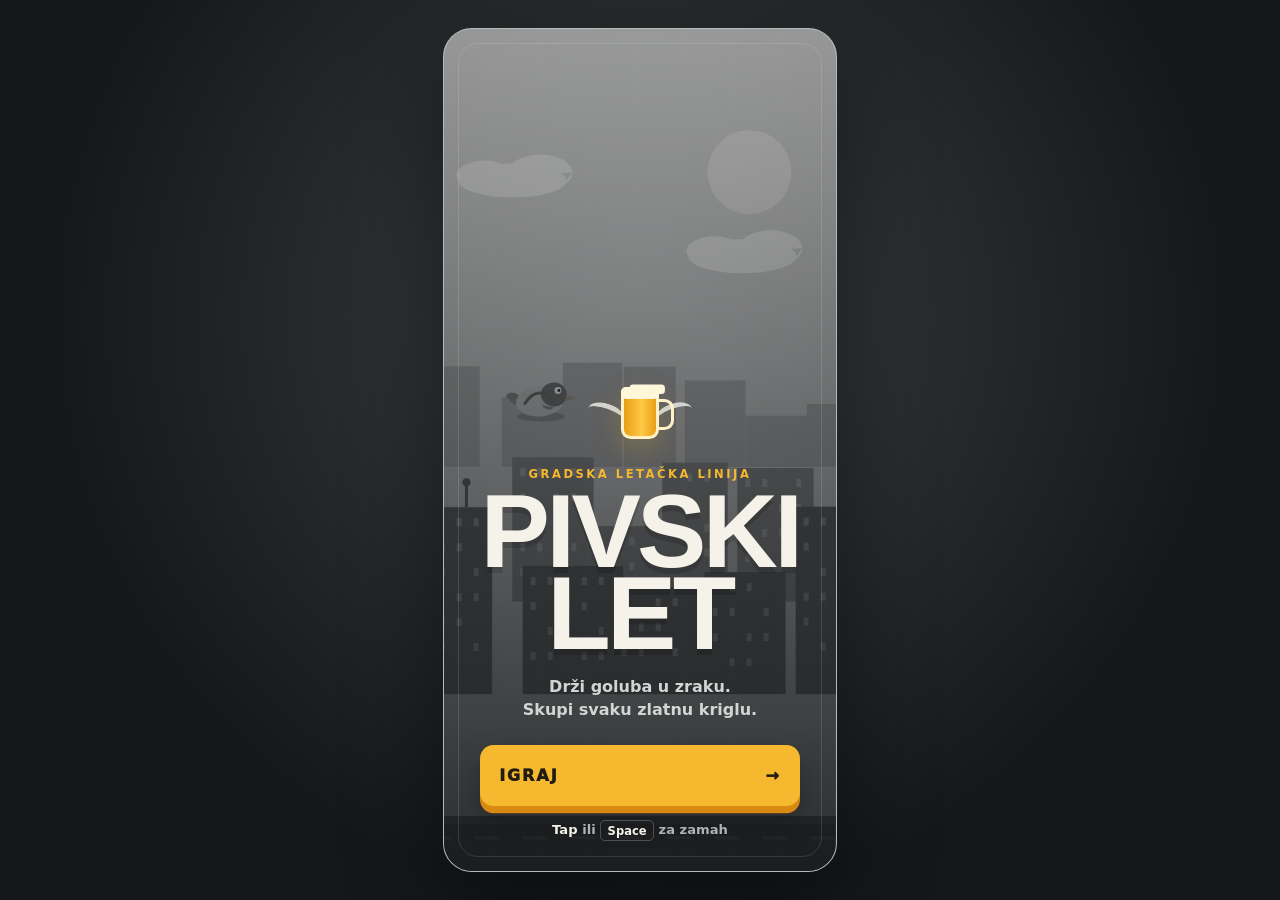
==== index.html @ 67446e38 "Initial project baseline" ====
<!doctype html>
<html lang="hr">
  <head>
    <meta charset="UTF-8" />
    <meta name="viewport" content="width=device-width, initial-scale=1, viewport-fit=cover, maximum-scale=1, user-scalable=no" />
    <meta name="theme-color" content="#25282b" />
    <meta
      name="description"
      content="Pivski let — mala mobile-first endless flyer igra o golubu koji skuplja pive iznad grada."
    />
    <link
      rel="icon"
      type="image/svg+xml"
      href="data:image/svg+xml,%3Csvg xmlns='http://www.w3.org/2000/svg' viewBox='0 0 64 64'%3E%3Crect width='64' height='64' rx='14' fill='%2325282b'/%3E%3Cpath d='M18 15h25v34H18z' fill='%23f5b82e'/%3E%3Cpath d='M43 23h7v18h-7' fill='none' stroke='%23f5b82e' stroke-width='6'/%3E%3Cpath d='M18 15h25v8H18z' fill='%23fff4c4'/%3E%3C/svg%3E"
    />
    <title>Pivski let</title>
    <link rel="stylesheet" href="./styles/style.css" />
  </head>
  <body>
    <main class="game-shell" aria-label="Pivski let — endless flyer igra">
      <canvas id="game-canvas" aria-label="Prostor igre"></canvas>

      <section id="hud" class="hud" aria-label="Rezultat igre" hidden>
        <div class="hud-score">
          <span>REZULTAT</span>
          <strong id="score-value">0</strong>
        </div>
        <div class="hud-pill" aria-label="Skupljene pive">
          <span class="beer-dot" aria-hidden="true"></span>
          <strong id="beer-value">0</strong>
        </div>
        <div class="hud-pill hud-distance" aria-label="Prijeđena udaljenost">
          <strong id="distance-value">0 m</strong>
        </div>
      </section>

      <section id="start-screen" class="screen screen-start">
        <div class="brand-mark" aria-hidden="true">
          <span class="wing wing-left"></span>
          <span class="mug"><span></span></span>
          <span class="wing wing-right"></span>
        </div>
        <p class="eyebrow">GRADSKA LETAČKA LINIJA</p>
        <h1>PIVSKI<br />LET</h1>
        <p class="screen-copy">Drži goluba u zraku.<br />Skupi svaku zlatnu kriglu.</p>
        <button id="play-button" class="primary-button" type="button">
          <span>IGRAJ</span>
          <span aria-hidden="true">→</span>
        </button>
        <p class="control-hint"><span>Tap</span> ili <kbd>Space</kbd> za zamah</p>
      </section>

      <section id="game-over-screen" class="screen screen-over" hidden>
        <p class="eyebrow">LET JE ZAVRŠEN</p>
        <h2>KRAJ<br />RUNDE</h2>
        <div class="results" aria-label="Rezultati runde">
          <div class="result-main">
            <span>REZULTAT</span>
            <strong id="final-score">0</strong>
          </div>
          <div>
            <span>UDALJENOST</span>
            <strong id="final-distance">0 m</strong>
          </div>
          <div>
            <span>PIVE</span>
            <strong id="final-beers">0</strong>
          </div>
        </div>
        <button id="replay-button" class="primary-button" type="button">
          <span>PONOVNO</span>
          <span aria-hidden="true">↻</span>
        </button>
      </section>

      <div id="touch-prompt" class="touch-prompt" hidden aria-hidden="true">
        TAPNI ZA ZAMAH
      </div>
    </main>

    <script type="module" src="./src/main.js"></script>
  </body>
</html>
---- styles/style.css ----
:root {
  color-scheme: dark;
  font-family: Inter, ui-sans-serif, system-ui, -apple-system, BlinkMacSystemFont, "Segoe UI", sans-serif;
  --ink: #f5f2e9;
  --muted: #aeb3b4;
  --charcoal: #25282b;
  --panel: rgba(26, 28, 30, 0.82);
  --gold: #f5b82e;
  --gold-deep: #d88912;
}

* {
  box-sizing: border-box;
  -webkit-tap-highlight-color: transparent;
}

html,
body {
  width: 100%;
  height: 100%;
  margin: 0;
  overflow: hidden;
  overscroll-behavior: none;
  background: #151719;
}

body {
  display: grid;
  place-items: center;
  touch-action: none;
  user-select: none;
  -webkit-user-select: none;
}

button {
  font: inherit;
}

.game-shell {
  position: relative;
  isolation: isolate;
  width: 100vw;
  height: 100vh;
  height: 100svh;
  overflow: hidden;
  background: #abb0b1;
}

#game-canvas {
  display: block;
  width: 100%;
  height: 100%;
  touch-action: none;
}

.hud {
  position: absolute;
  z-index: 5;
  top: max(1rem, env(safe-area-inset-top));
  left: 1rem;
  right: 1rem;
  display: grid;
  grid-template-columns: 1fr auto auto;
  align-items: start;
  gap: 0.5rem;
  pointer-events: none;
}

.hud[hidden],
.screen[hidden],
.touch-prompt[hidden] {
  display: none;
}

.hud-score,
.hud-pill {
  min-height: 3.25rem;
  border: 1px solid rgba(255, 255, 255, 0.14);
  border-radius: 0.9rem;
  background: rgba(30, 32, 34, 0.78);
  box-shadow: 0 0.35rem 1rem rgba(0, 0, 0, 0.16);
  backdrop-filter: blur(8px);
}

.hud-score {
  display: flex;
  flex-direction: column;
  justify-content: center;
  min-width: 7.5rem;
  padding: 0.48rem 0.72rem;
}

.hud-score span,
.results span {
  color: var(--muted);
  font-size: 0.67rem;
  font-weight: 800;
  letter-spacing: 0.12em;
}

.hud-score strong {
  color: var(--ink);
  font-size: 1.35rem;
  font-variant-numeric: tabular-nums;
  line-height: 1;
}

.hud-pill {
  display: flex;
  align-items: center;
  justify-content: center;
  gap: 0.42rem;
  min-width: 3.65rem;
  padding: 0 0.7rem;
  color: var(--ink);
  font-size: 1rem;
  font-variant-numeric: tabular-nums;
}

.beer-dot {
  position: relative;
  width: 0.9rem;
  height: 1.15rem;
  border: 2px solid #fff0bd;
  border-radius: 0.15rem 0.15rem 0.28rem 0.28rem;
  background: var(--gold);
}

.beer-dot::after {
  content: "";
  position: absolute;
  top: 0.15rem;
  right: -0.42rem;
  width: 0.32rem;
  height: 0.56rem;
  border: 2px solid #fff0bd;
  border-left: 0;
  border-radius: 0 0.25rem 0.25rem 0;
}

.screen {
  position: absolute;
  z-index: 10;
  inset: 0;
  display: flex;
  flex-direction: column;
  align-items: center;
  justify-content: center;
  padding: max(2rem, env(safe-area-inset-top)) 1.5rem max(2rem, env(safe-area-inset-bottom));
  color: var(--ink);
  text-align: center;
  background:
    linear-gradient(180deg, rgba(24, 26, 28, 0.2), rgba(24, 26, 28, 0.78)),
    repeating-linear-gradient(90deg, transparent 0 46px, rgba(255, 255, 255, 0.022) 47px 48px);
  backdrop-filter: grayscale(0.8) contrast(1.04);
}

.screen::before {
  content: "";
  position: absolute;
  inset: 0.85rem;
  z-index: -1;
  border: 1px solid rgba(255, 255, 255, 0.13);
  border-radius: 1.25rem;
  pointer-events: none;
}

.screen-start {
  justify-content: flex-end;
  padding-bottom: max(2.1rem, calc(env(safe-area-inset-bottom) + 1.25rem));
}

.brand-mark {
  position: relative;
  display: flex;
  align-items: center;
  justify-content: center;
  width: 7.2rem;
  height: 4.5rem;
  margin-bottom: 1.1rem;
}

.mug {
  position: relative;
  z-index: 2;
  width: 2.5rem;
  height: 3.25rem;
  border: 0.24rem solid #fff1c8;
  border-radius: 0.35rem 0.35rem 0.6rem 0.6rem;
  background: linear-gradient(90deg, #e99f16, #ffc846 55%, #e99f16);
  box-shadow: 0 0.7rem 1.8rem rgba(245, 184, 46, 0.22);
}

.mug::before {
  content: "";
  position: absolute;
  top: -0.2rem;
  left: -0.18rem;
  width: 2.35rem;
  height: 0.72rem;
  border-radius: 0.3rem;
  background: #fff7da;
  box-shadow: 0.45rem -0.23rem 0 -0.08rem #fff7da;
}

.mug::after {
  content: "";
  position: absolute;
  top: 0.54rem;
  right: -1.12rem;
  width: 0.8rem;
  height: 1.55rem;
  border: 0.24rem solid #fff1c8;
  border-left: 0;
  border-radius: 0 0.6rem 0.6rem 0;
}

.wing {
  width: 2.6rem;
  height: 1.45rem;
  border-top: 0.32rem solid #d3d5d2;
  border-radius: 50%;
}

.wing-left {
  transform: rotate(20deg) translateX(0.3rem);
}

.wing-right {
  transform: rotate(-20deg) translateX(-0.3rem);
}

.eyebrow {
  margin: 0 0 0.65rem;
  color: var(--gold);
  font-size: 0.72rem;
  font-weight: 900;
  letter-spacing: 0.22em;
}

h1,
h2 {
  margin: 0;
  color: var(--ink);
  font-family: Impact, Haettenschweiler, "Arial Narrow Bold", sans-serif;
  font-size: clamp(4.2rem, 22vw, 6.5rem);
  font-weight: 900;
  letter-spacing: -0.035em;
  line-height: 0.78;
  text-shadow: 0 0.35rem 0 rgba(0, 0, 0, 0.15);
}

.screen-copy {
  margin: 1.35rem 0 1.45rem;
  color: #d2d5d4;
  font-size: 1rem;
  font-weight: 650;
  line-height: 1.45;
}

.primary-button {
  display: flex;
  align-items: center;
  justify-content: space-between;
  width: min(100%, 20rem);
  min-height: 3.8rem;
  padding: 0 1.2rem;
  border: 0;
  border-radius: 0.85rem;
  color: #211d12;
  background: var(--gold);
  box-shadow: 0 0.45rem 0 var(--gold-deep), 0 0.8rem 1.8rem rgba(0, 0, 0, 0.28);
  font-size: 1rem;
  font-weight: 950;
  letter-spacing: 0.12em;
  cursor: pointer;
  transition: transform 120ms ease, box-shadow 120ms ease, filter 120ms ease;
}

.primary-button:hover {
  filter: brightness(1.06);
}

.primary-button:active {
  transform: translateY(0.22rem);
  box-shadow: 0 0.23rem 0 var(--gold-deep), 0 0.5rem 1.2rem rgba(0, 0, 0, 0.25);
}

.primary-button:focus-visible {
  outline: 0.22rem solid var(--ink);
  outline-offset: 0.2rem;
}

.control-hint {
  margin: 1.05rem 0 0;
  color: var(--muted);
  font-size: 0.82rem;
  font-weight: 650;
}

.control-hint span,
.control-hint kbd {
  color: var(--ink);
}

.control-hint kbd {
  padding: 0.18rem 0.4rem;
  border: 1px solid rgba(255, 255, 255, 0.22);
  border-radius: 0.3rem;
  font-family: inherit;
  font-size: 0.72rem;
}

.screen-over h2 {
  font-size: clamp(3.8rem, 19vw, 5.8rem);
}

.results {
  display: grid;
  grid-template-columns: 1fr 1fr;
  gap: 0.55rem;
  width: min(100%, 20rem);
  margin: 1.6rem 0 1.15rem;
}

.results > div {
  display: flex;
  flex-direction: column;
  align-items: flex-start;
  min-height: 4.6rem;
  padding: 0.75rem 0.85rem;
  border: 1px solid rgba(255, 255, 255, 0.12);
  border-radius: 0.75rem;
  background: var(--panel);
  text-align: left;
}

.results .result-main {
  grid-column: 1 / -1;
  min-height: 5.7rem;
  background: linear-gradient(135deg, rgba(245, 184, 46, 0.18), var(--panel) 70%);
}

.results strong {
  margin-top: 0.14rem;
  color: var(--ink);
  font-size: 1.55rem;
  font-variant-numeric: tabular-nums;
}

.results .result-main strong {
  color: var(--gold);
  font-size: 2.35rem;
}

.touch-prompt {
  position: absolute;
  z-index: 6;
  left: 50%;
  bottom: max(4.5rem, calc(env(safe-area-inset-bottom) + 3rem));
  padding: 0.65rem 0.85rem;
  border-radius: 99px;
  color: #f1f0eb;
  background: rgba(31, 33, 35, 0.7);
  font-size: 0.72rem;
  font-weight: 900;
  letter-spacing: 0.13em;
  transform: translateX(-50%);
  animation: prompt-pulse 1.4s ease-in-out infinite;
  pointer-events: none;
}

@keyframes prompt-pulse {
  0%, 100% { opacity: 0.48; transform: translateX(-50%) scale(0.97); }
  50% { opacity: 1; transform: translateX(-50%) scale(1); }
}

@media (min-width: 700px) {
  body {
    padding: 1.5rem;
    background:
      radial-gradient(circle at 50% 35%, #3c4042, #151719 68%);
  }

  .game-shell {
    width: min(430px, calc((100vh - 3rem) * 0.462));
    height: min(844px, calc(100vh - 3rem));
    border: 1px solid rgba(255, 255, 255, 0.12);
    border-radius: 1.8rem;
    box-shadow: 0 2rem 6rem rgba(0, 0, 0, 0.48);
  }
}

@media (max-height: 660px) {
  .brand-mark { margin-bottom: 0.55rem; transform: scale(0.8); }
  .screen-copy { margin: 0.8rem 0 1rem; }
  .control-hint { margin-top: 0.7rem; }
  .results { margin: 0.9rem 0; }
}

@media (prefers-reduced-motion: reduce) {
  *,
  *::before,
  *::after {
    animation-duration: 0.01ms !important;
    animation-iteration-count: 1 !important;
    scroll-behavior: auto !important;
  }
}
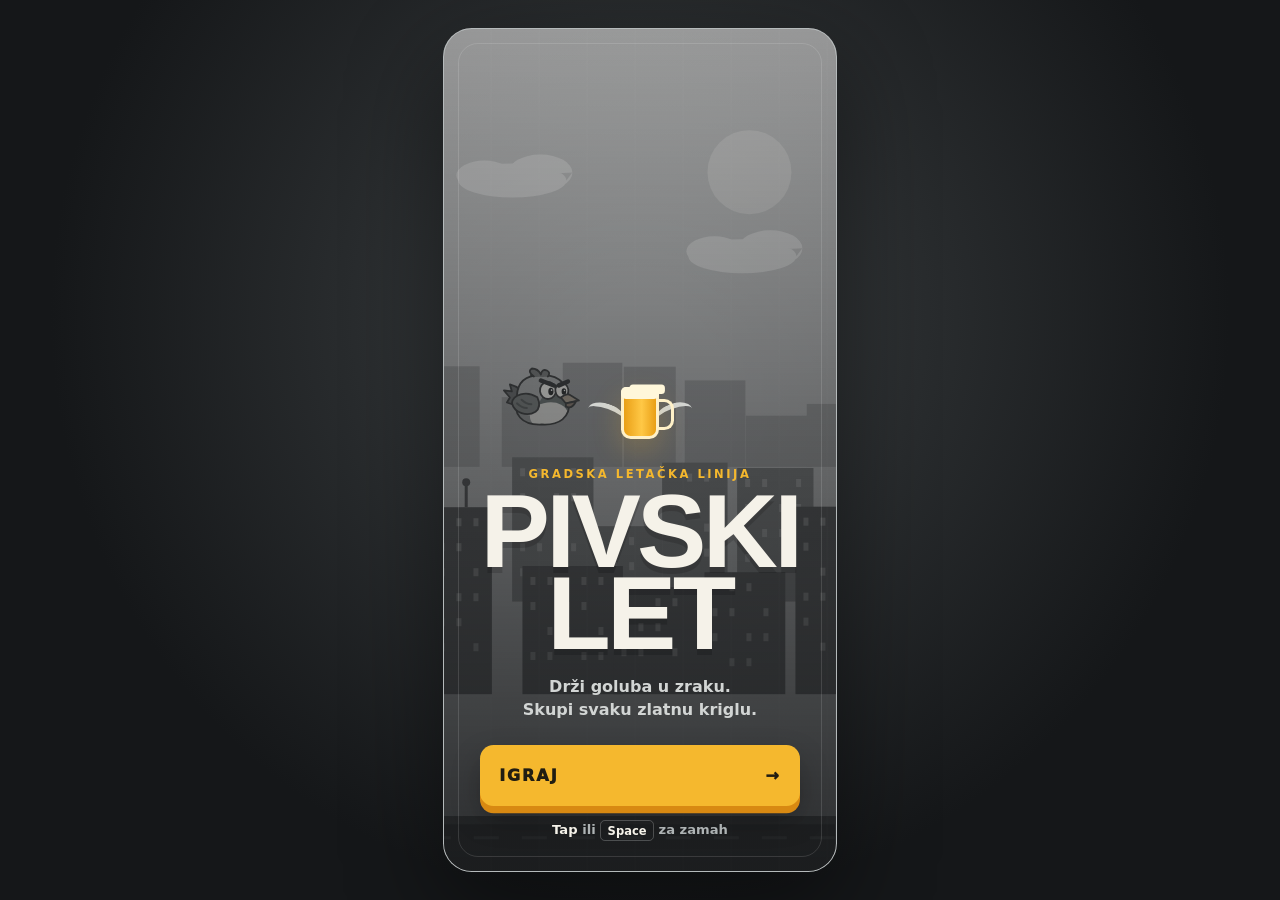
==== commit f7be0a3d: "commit 2" ====
--- a/index.html
+++ b/index.html
@@ -25,12 +25,18 @@
           <span>REZULTAT</span>
           <strong id="score-value">0</strong>
         </div>
+        <div id="poop-indicator" class="poop-indicator" aria-label="Punjenje izmeta"><svg viewBox="0 0 24 24"><path d="M6 18c0-3 2-4 4-4-2-3 0-6 3-6 3 0 5 3 3 6 2 0 3 1 3 4z"/></svg><svg viewBox="0 0 24 24"><path d="M6 18c0-3 2-4 4-4-2-3 0-6 3-6 3 0 5 3 3 6 2 0 3 1 3 4z"/></svg><svg viewBox="0 0 24 24"><path d="M6 18c0-3 2-4 4-4-2-3 0-6 3-6 3 0 5 3 3 6 2 0 3 1 3 4z"/></svg><span id="coffee-boost" hidden></span></div>
         <div class="hud-pill" aria-label="Skupljene pive">
           <span class="beer-dot" aria-hidden="true"></span>
           <strong id="beer-value">0</strong>
         </div>
         <div class="hud-pill hud-distance" aria-label="Prijeđena udaljenost">
           <strong id="distance-value">0 m</strong>
+        </div>
+        <div class="hud-health" aria-label="Životi">
+          <svg class="health-heart" viewBox="0 0 24 24" aria-label="Život 1"><path d="M12 21S3 15.2 3 8.5A4.5 4.5 0 0 1 12 6a4.5 4.5 0 0 1 9 2.5C21 15.2 12 21 12 21Z"/></svg>
+          <svg class="health-heart" viewBox="0 0 24 24" aria-label="Život 2"><path d="M12 21S3 15.2 3 8.5A4.5 4.5 0 0 1 12 6a4.5 4.5 0 0 1 9 2.5C21 15.2 12 21 12 21Z"/></svg>
+          <svg class="health-heart" viewBox="0 0 24 24" aria-label="Život 3"><path d="M12 21S3 15.2 3 8.5A4.5 4.5 0 0 1 12 6a4.5 4.5 0 0 1 9 2.5C21 15.2 12 21 12 21Z"/></svg>
         </div>
       </section>
 
@@ -73,11 +79,17 @@
         </button>
       </section>
 
+      <section id="pause-overlay" class="pause-overlay" hidden>
+        <h2>PAUZA</h2>
+        <p>Pritisni Esc ili P za nastavak</p>
+      </section>
+
       <div id="touch-prompt" class="touch-prompt" hidden aria-hidden="true">
         TAPNI ZA ZAMAH
       </div>
     </main>
 
+    <script src="./assets/backgrounds/renderer.js"></script>
     <script type="module" src="./src/main.js"></script>
   </body>
 </html>
--- a/styles/style.css
+++ b/styles/style.css
@@ -60,7 +60,7 @@
   left: 1rem;
   right: 1rem;
   display: grid;
-  grid-template-columns: 1fr auto auto;
+  grid-template-columns: 1fr auto auto auto;
   align-items: start;
   gap: 0.5rem;
   pointer-events: none;
@@ -71,6 +71,49 @@
 .touch-prompt[hidden] {
   display: none;
 }
+
+.pause-overlay[hidden] {
+  display: none;
+}
+
+.pause-overlay {
+  position: absolute;
+  z-index: 8;
+  inset: 0;
+  display: flex;
+  flex-direction: column;
+  align-items: center;
+  justify-content: center;
+  color: var(--ink);
+  text-align: center;
+  background: rgba(12, 14, 16, 0.58);
+}
+
+.pause-overlay h2 {
+  margin: 0;
+  font-size: clamp(3rem, 16vw, 5rem);
+}
+
+.pause-overlay p {
+  margin: 1rem 0 0;
+  color: var(--muted);
+  font-size: 1rem;
+  font-weight: 700;
+}
+
+.poop-indicator {
+  display: flex;
+  align-items: center;
+  gap: .14rem;
+  min-height: 3.25rem;
+  padding: 0 .45rem;
+  border: 1px solid rgba(255,255,255,.14);
+  border-radius: .9rem;
+  background: rgba(30,32,34,.78);
+}
+.poop-indicator svg { width: 1.1rem; height: 1.1rem; fill: #8f705a; opacity: .35; transition: fill 200ms ease, opacity 200ms ease; }
+.poop-indicator svg.charged { fill: #5d321d; opacity: 1; }
+#coffee-boost { color: #f5b82e; font-size: .7rem; font-weight: 800; white-space: nowrap; }
 
 .hud-score,
 .hud-pill {
@@ -115,6 +158,31 @@
   color: var(--ink);
   font-size: 1rem;
   font-variant-numeric: tabular-nums;
+}
+
+.hud-health {
+  display: flex;
+  gap: 0.2rem;
+  align-items: center;
+  min-height: 3.25rem;
+  padding: 0 0.55rem;
+  border: 1px solid rgba(255, 255, 255, 0.14);
+  border-radius: 0.9rem;
+  background: rgba(30, 32, 34, 0.78);
+}
+
+.health-heart {
+  width: 1.25rem;
+  height: 1.25rem;
+  fill: #f06b62;
+  stroke: #ffd6c9;
+  stroke-width: 1.5;
+  transition: opacity 200ms ease, transform 200ms ease;
+}
+
+.health-heart.lost {
+  opacity: 0.12;
+  transform: scale(0.72);
 }
 
 .beer-dot {
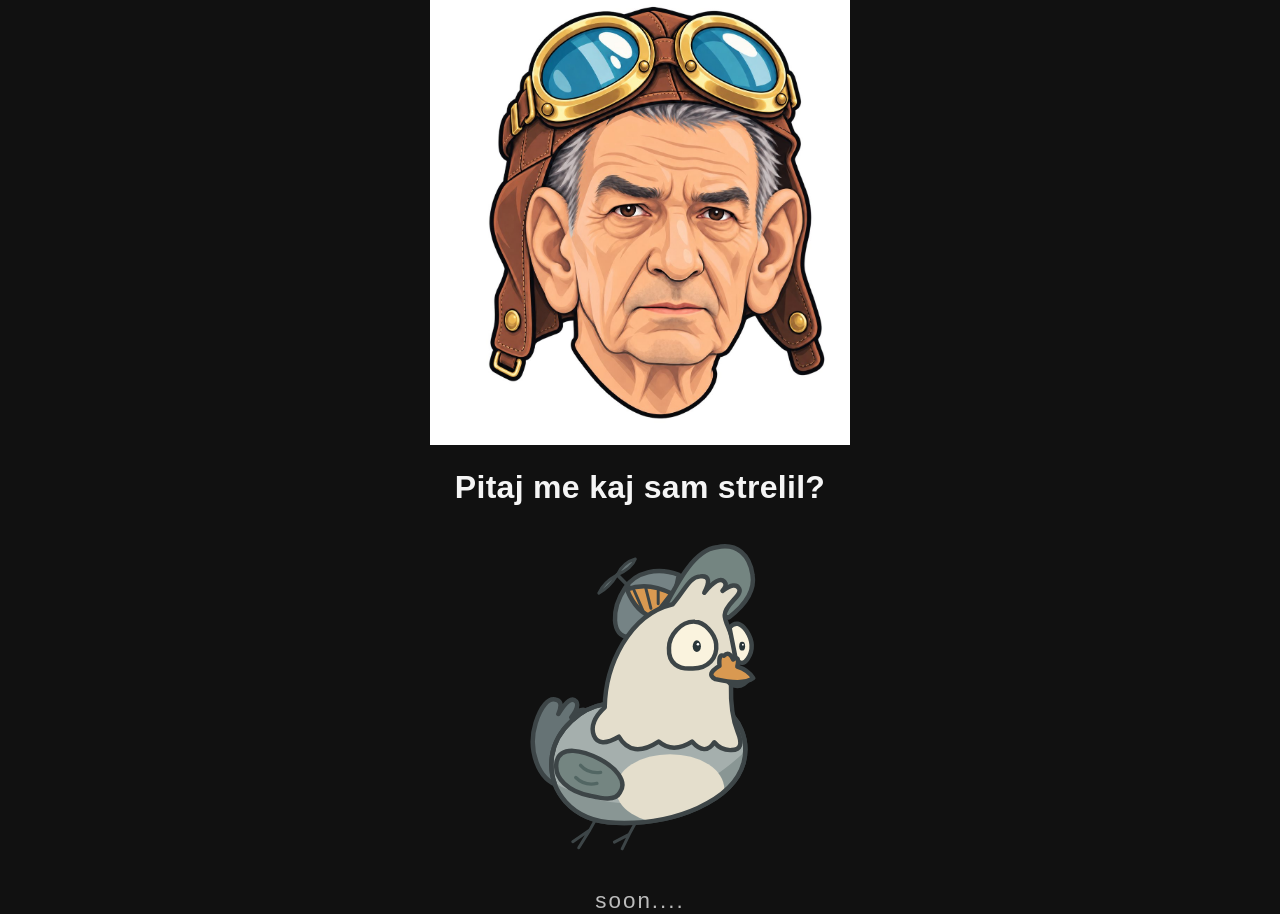
==== commit 0a87496c: "Add files via upload" ====
--- a/index.html
+++ b/index.html
@@ -1,95 +1,67 @@
-<!doctype html>
+<!DOCTYPE html>
 <html lang="hr">
-  <head>
-    <meta charset="UTF-8" />
-    <meta name="viewport" content="width=device-width, initial-scale=1, viewport-fit=cover, maximum-scale=1, user-scalable=no" />
-    <meta name="theme-color" content="#25282b" />
-    <meta
-      name="description"
-      content="Pivski let — mala mobile-first endless flyer igra o golubu koji skuplja pive iznad grada."
-    />
-    <link
-      rel="icon"
-      type="image/svg+xml"
-      href="data:image/svg+xml,%3Csvg xmlns='http://www.w3.org/2000/svg' viewBox='0 0 64 64'%3E%3Crect width='64' height='64' rx='14' fill='%2325282b'/%3E%3Cpath d='M18 15h25v34H18z' fill='%23f5b82e'/%3E%3Cpath d='M43 23h7v18h-7' fill='none' stroke='%23f5b82e' stroke-width='6'/%3E%3Cpath d='M18 15h25v8H18z' fill='%23fff4c4'/%3E%3C/svg%3E"
-    />
-    <title>Pivski let</title>
-    <link rel="stylesheet" href="./styles/style.css" />
-  </head>
-  <body>
-    <main class="game-shell" aria-label="Pivski let — endless flyer igra">
-      <canvas id="game-canvas" aria-label="Prostor igre"></canvas>
+<head>
+  <meta charset="UTF-8" />
+  <meta name="viewport" content="width=device-width, initial-scale=1.0" />
+  <title>Pitaj me kaj sam strelil?</title>
+  <style>
+    * {
+      box-sizing: border-box;
+      margin: 0;
+      padding: 0;
+    }
 
-      <section id="hud" class="hud" aria-label="Rezultat igre" hidden>
-        <div class="hud-score">
-          <span>REZULTAT</span>
-          <strong id="score-value">0</strong>
-        </div>
-        <div id="poop-indicator" class="poop-indicator" aria-label="Punjenje izmeta"><svg viewBox="0 0 24 24"><path d="M6 18c0-3 2-4 4-4-2-3 0-6 3-6 3 0 5 3 3 6 2 0 3 1 3 4z"/></svg><svg viewBox="0 0 24 24"><path d="M6 18c0-3 2-4 4-4-2-3 0-6 3-6 3 0 5 3 3 6 2 0 3 1 3 4z"/></svg><svg viewBox="0 0 24 24"><path d="M6 18c0-3 2-4 4-4-2-3 0-6 3-6 3 0 5 3 3 6 2 0 3 1 3 4z"/></svg><span id="coffee-boost" hidden></span></div>
-        <div class="hud-pill" aria-label="Skupljene pive">
-          <span class="beer-dot" aria-hidden="true"></span>
-          <strong id="beer-value">0</strong>
-        </div>
-        <div class="hud-pill hud-distance" aria-label="Prijeđena udaljenost">
-          <strong id="distance-value">0 m</strong>
-        </div>
-        <div class="hud-health" aria-label="Životi">
-          <svg class="health-heart" viewBox="0 0 24 24" aria-label="Život 1"><path d="M12 21S3 15.2 3 8.5A4.5 4.5 0 0 1 12 6a4.5 4.5 0 0 1 9 2.5C21 15.2 12 21 12 21Z"/></svg>
-          <svg class="health-heart" viewBox="0 0 24 24" aria-label="Život 2"><path d="M12 21S3 15.2 3 8.5A4.5 4.5 0 0 1 12 6a4.5 4.5 0 0 1 9 2.5C21 15.2 12 21 12 21Z"/></svg>
-          <svg class="health-heart" viewBox="0 0 24 24" aria-label="Život 3"><path d="M12 21S3 15.2 3 8.5A4.5 4.5 0 0 1 12 6a4.5 4.5 0 0 1 9 2.5C21 15.2 12 21 12 21Z"/></svg>
-        </div>
-      </section>
+    html, body {
+      height: 100%;
+    }
 
-      <section id="start-screen" class="screen screen-start">
-        <div class="brand-mark" aria-hidden="true">
-          <span class="wing wing-left"></span>
-          <span class="mug"><span></span></span>
-          <span class="wing wing-right"></span>
-        </div>
-        <p class="eyebrow">GRADSKA LETAČKA LINIJA</p>
-        <h1>PIVSKI<br />LET</h1>
-        <p class="screen-copy">Drži goluba u zraku.<br />Skupi svaku zlatnu kriglu.</p>
-        <button id="play-button" class="primary-button" type="button">
-          <span>IGRAJ</span>
-          <span aria-hidden="true">→</span>
-        </button>
-        <p class="control-hint"><span>Tap</span> ili <kbd>Space</kbd> za zamah</p>
-      </section>
+    body {
+      background: #111;
+      color: #f5f5f5;
+      font-family: -apple-system, BlinkMacSystemFont, "Helvetica Neue", Arial, sans-serif;
+      display: flex;
+      flex-direction: column;
+      align-items: center;
+      justify-content: center;
+      padding: 40px 20px;
+      gap: 24px;
+      min-height: 100vh;
+    }
 
-      <section id="game-over-screen" class="screen screen-over" hidden>
-        <p class="eyebrow">LET JE ZAVRŠEN</p>
-        <h2>KRAJ<br />RUNDE</h2>
-        <div class="results" aria-label="Rezultati runde">
-          <div class="result-main">
-            <span>REZULTAT</span>
-            <strong id="final-score">0</strong>
-          </div>
-          <div>
-            <span>UDALJENOST</span>
-            <strong id="final-distance">0 m</strong>
-          </div>
-          <div>
-            <span>PIVE</span>
-            <strong id="final-beers">0</strong>
-          </div>
-        </div>
-        <button id="replay-button" class="primary-button" type="button">
-          <span>PONOVNO</span>
-          <span aria-hidden="true">↻</span>
-        </button>
-      </section>
+    .portrait {
+      max-width: 420px;
+      width: 80vw;
+      height: auto;
+      display: block;
+    }
 
-      <section id="pause-overlay" class="pause-overlay" hidden>
-        <h2>PAUZA</h2>
-        <p>Pritisni Esc ili P za nastavak</p>
-      </section>
+    .headline {
+      font-size: clamp(1.4rem, 3vw, 2rem);
+      font-weight: 600;
+      text-align: center;
+      letter-spacing: 0.3px;
+    }
 
-      <div id="touch-prompt" class="touch-prompt" hidden aria-hidden="true">
-        TAPNI ZA ZAMAH
-      </div>
-    </main>
+    .bird {
+      max-width: 260px;
+      width: 50vw;
+      height: auto;
+      display: block;
+    }
 
-    <script src="./assets/backgrounds/renderer.js"></script>
-    <script type="module" src="./src/main.js"></script>
-  </body>
+    .soon {
+      font-size: clamp(1.1rem, 2.5vw, 1.4rem);
+      font-weight: 500;
+      text-align: center;
+      opacity: 0.75;
+      letter-spacing: 2px;
+    }
+  </style>
+</head>
+<body>
+  <img class="portrait" src="assets/cvrka.png" alt="Čvrčko pilot" />
+  <h1 class="headline">Pitaj me kaj sam strelil?</h1>
+  <img class="bird" src="assets/bird_image.svg" alt="Bird" />
+  <p class="soon">soon....</p>
+</body>
 </html>
